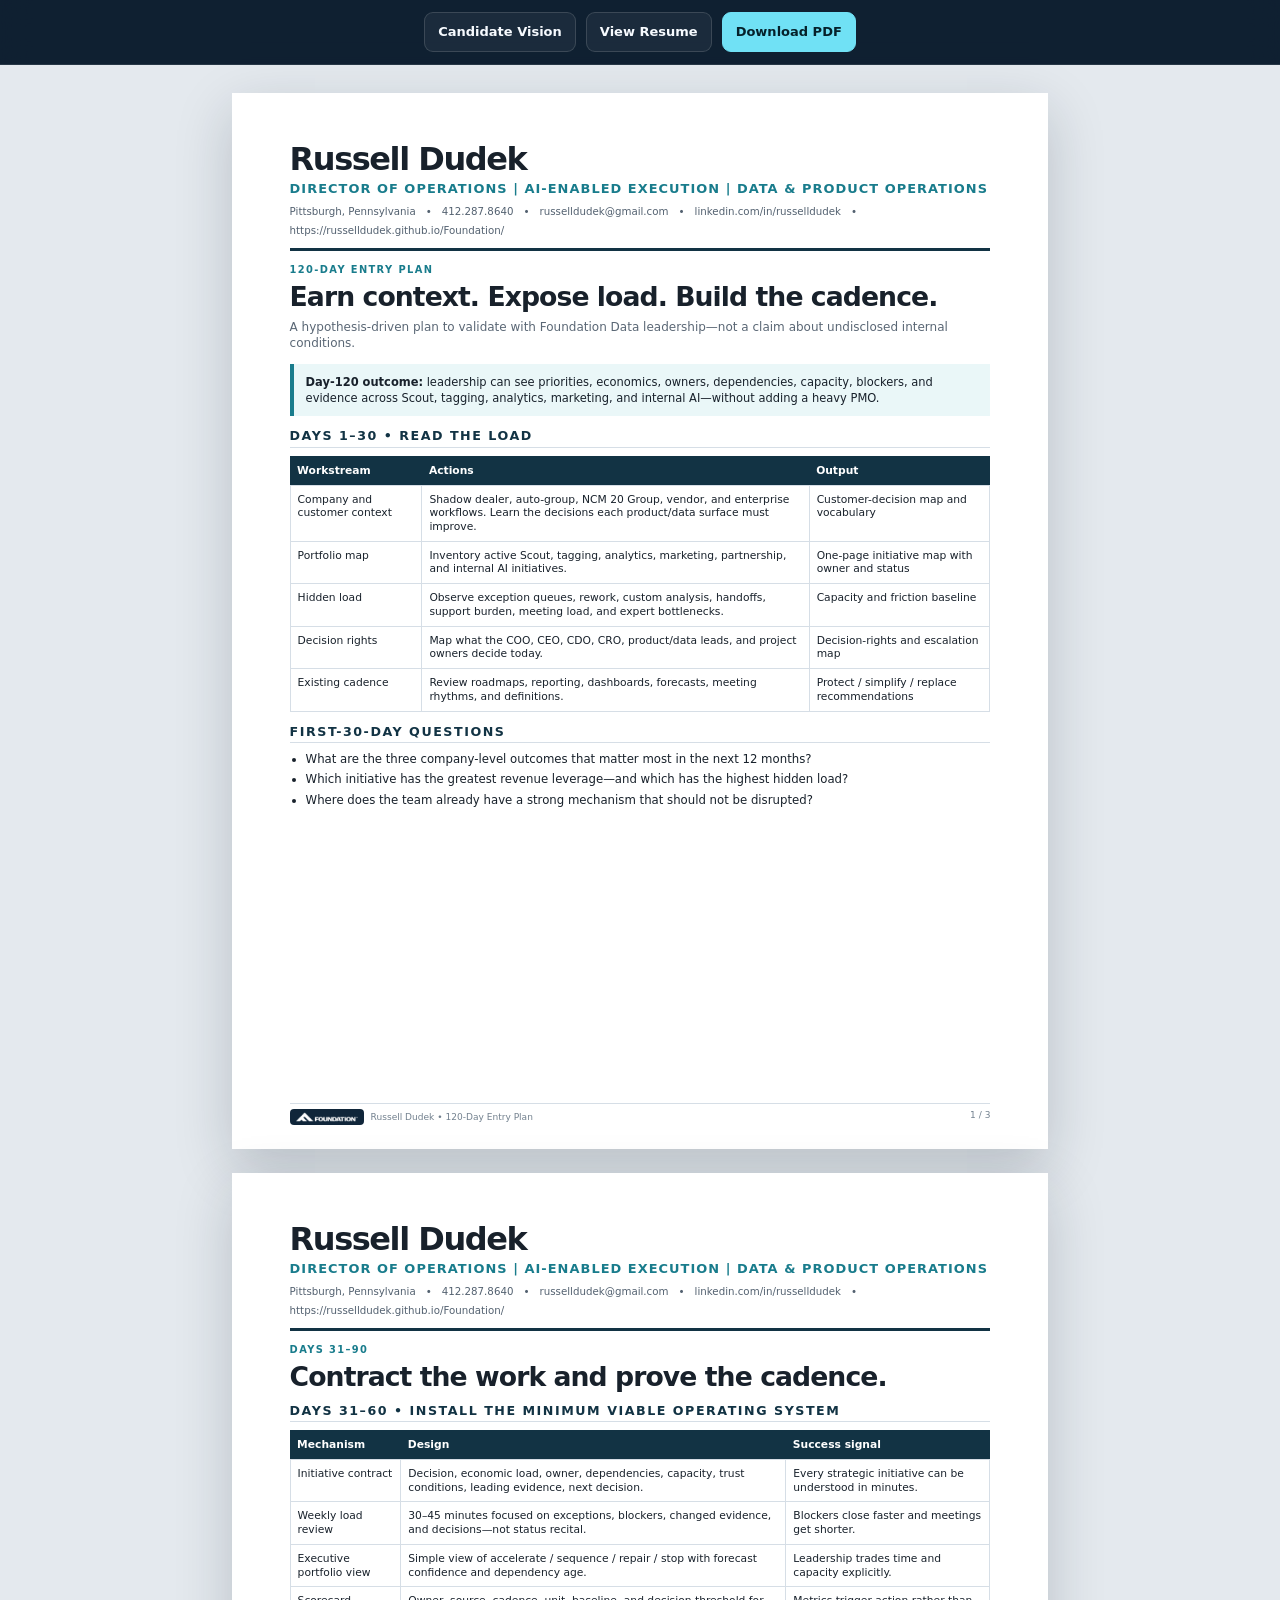
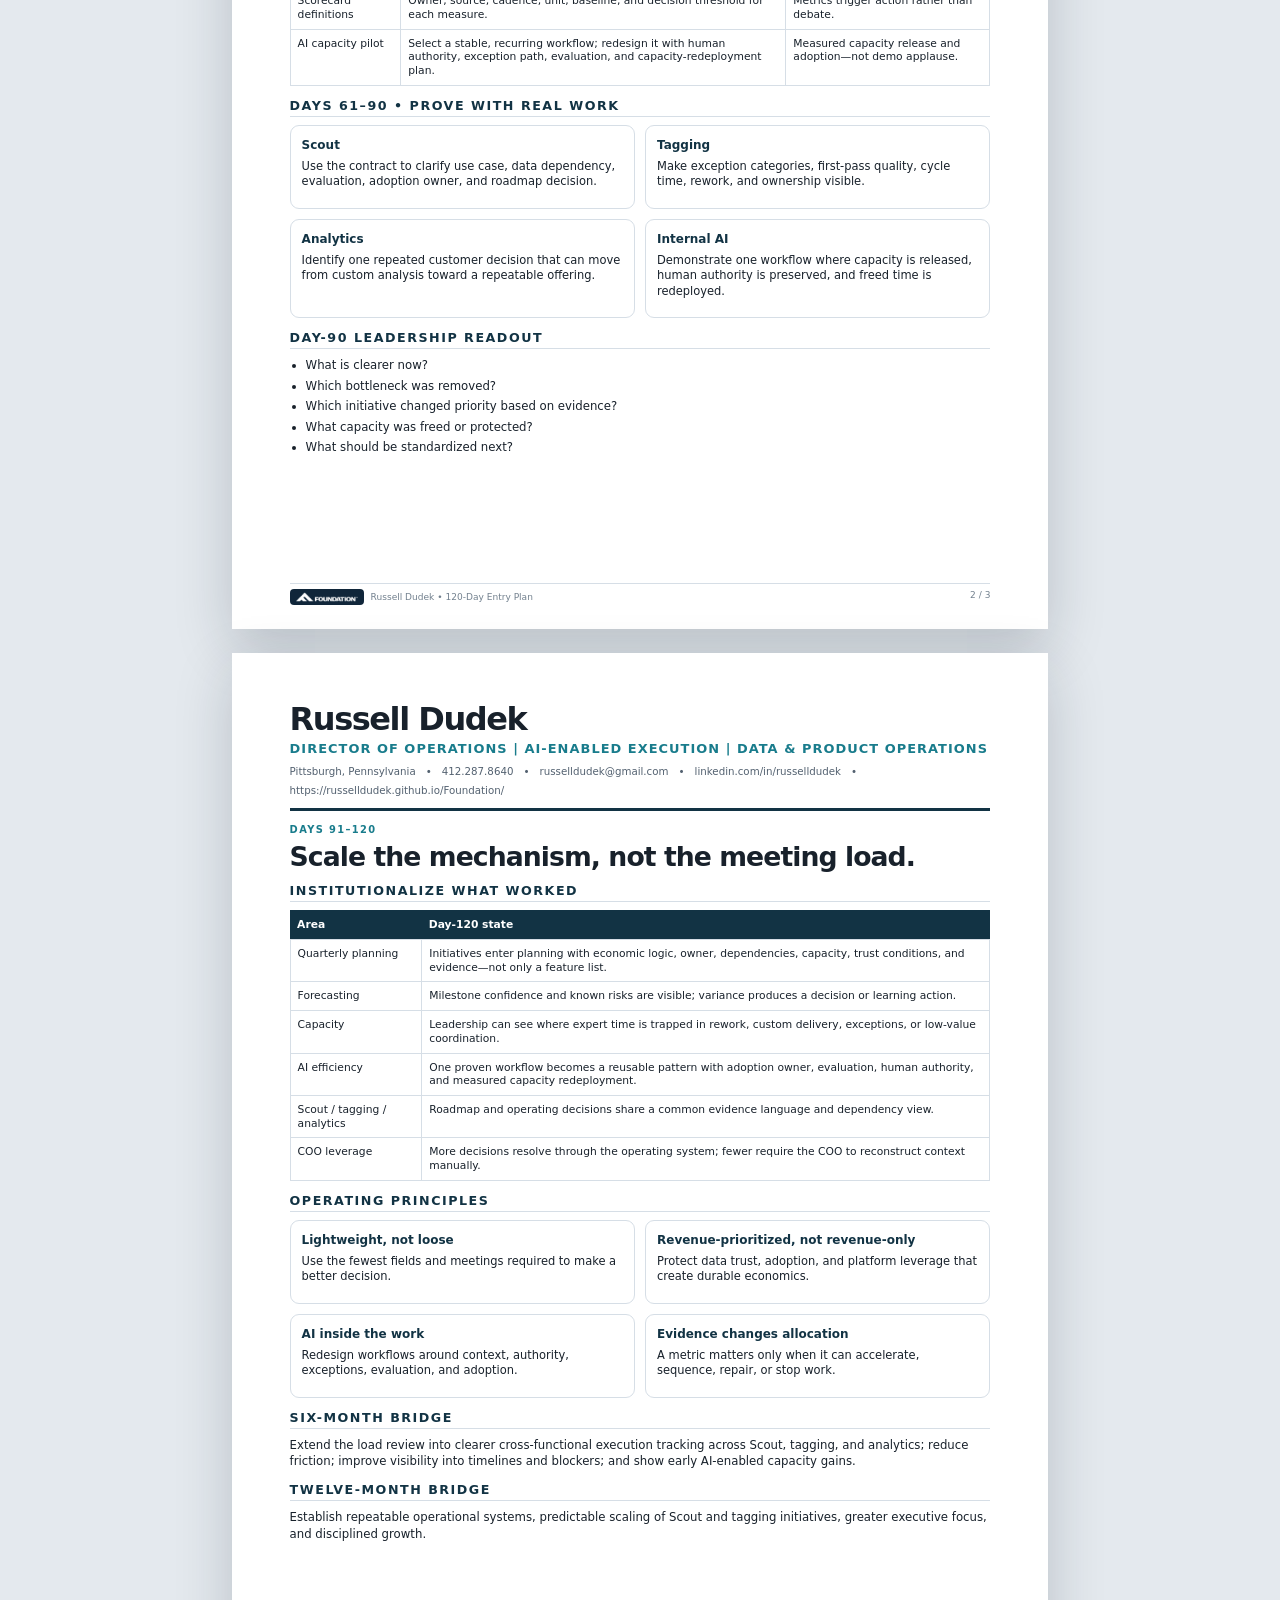
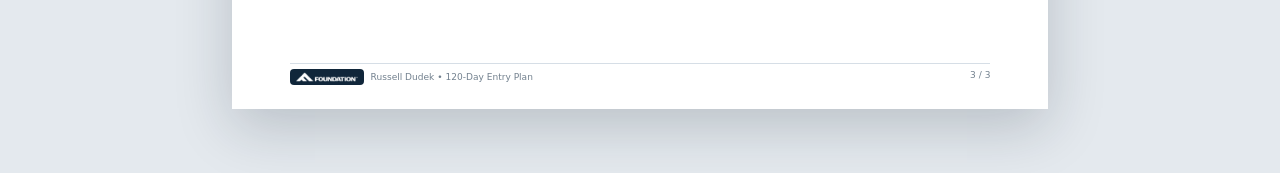
==== 120-day-plan.html @ 172fc1cb "Add complete browser-readable 120-day plan" ====
<!DOCTYPE html>

<html lang="en"><head><meta charset="utf-8"/><meta content="width=device-width,initial-scale=1" name="viewport"/><title>Foundation Data 120-Day Plan</title><link href="documents.css" rel="stylesheet"/><meta content="Complete browser-readable Foundation Data 120-Day Plan with a native PDF download." name="description"/></head><body class="doc-body plan-doc"><nav aria-label="Document actions" class="doc-toolbar"><a href="index.html">Candidate Vision</a><a href="resume.html">View Resume</a><a class="primary" download="Russell-Dudek-Foundation-Data-120-Day-Plan.pdf" href="docs/Russell-Dudek-Foundation-Data-120-Day-Plan.pdf">Download PDF</a></nav><main class="doc-stack"><section class="sheet"><header class="doc-header"><div class="doc-name">Russell Dudek</div><div class="doc-role">Director of Operations | AI-Enabled Execution | Data &amp; Product Operations</div><div class="contact-line"><span>Pittsburgh, Pennsylvania</span><span>•</span><a href="tel:+14122878640">412.287.8640</a><span>•</span><a href="mailto:russelldudek@gmail.com">russelldudek@gmail.com</a><span>•</span><a href="https://www.linkedin.com/in/russelldudek">linkedin.com/in/russelldudek</a><span>•</span><a href="https://russelldudek.github.io/Foundation/">https://russelldudek.github.io/Foundation/</a></div></header><div class="doc-kicker">120-Day Entry Plan</div><div class="doc-title">Earn context. Expose load. Build the cadence.</div><div class="doc-subtitle">A hypothesis-driven plan to validate with Foundation Data leadership—not a claim about undisclosed internal conditions.</div><div class="callout"><b>Day-120 outcome:</b> leadership can see priorities, economics, owners, dependencies, capacity, blockers, and evidence across Scout, tagging, analytics, marketing, and internal AI—without adding a heavy PMO.</div><div class="doc-section"><h2>Days 1–30 • Read the Load</h2><table class="table"><tr><th>Workstream</th><th>Actions</th><th>Output</th></tr><tr><td>Company and customer context</td><td>Shadow dealer, auto-group, NCM 20 Group, vendor, and enterprise workflows. Learn the decisions each product/data surface must improve.</td><td>Customer-decision map and vocabulary</td></tr><tr><td>Portfolio map</td><td>Inventory active Scout, tagging, analytics, marketing, partnership, and internal AI initiatives.</td><td>One-page initiative map with owner and status</td></tr><tr><td>Hidden load</td><td>Observe exception queues, rework, custom analysis, handoffs, support burden, meeting load, and expert bottlenecks.</td><td>Capacity and friction baseline</td></tr><tr><td>Decision rights</td><td>Map what the COO, CEO, CDO, CRO, product/data leads, and project owners decide today.</td><td>Decision-rights and escalation map</td></tr><tr><td>Existing cadence</td><td>Review roadmaps, reporting, dashboards, forecasts, meeting rhythms, and definitions.</td><td>Protect / simplify / replace recommendations</td></tr></table></div><div class="doc-section"><h2>First-30-Day Questions</h2><ul><li>What are the three company-level outcomes that matter most in the next 12 months?</li><li>Which initiative has the greatest revenue leverage—and which has the highest hidden load?</li><li>Where does the team already have a strong mechanism that should not be disrupted?</li></ul></div><div class="page-footer"><span class="footer-brand"><span class="footer-logo-chip"><img alt="Foundation Data" src="assets/brand/foundation-data-logo-white-trimmed.webp"/></span><span>Russell Dudek • 120-Day Entry Plan</span></span><span>1 / 3</span></div></section><section class="sheet"><header class="doc-header"><div class="doc-name">Russell Dudek</div><div class="doc-role">Director of Operations | AI-Enabled Execution | Data &amp; Product Operations</div><div class="contact-line"><span>Pittsburgh, Pennsylvania</span><span>•</span><a href="tel:+14122878640">412.287.8640</a><span>•</span><a href="mailto:russelldudek@gmail.com">russelldudek@gmail.com</a><span>•</span><a href="https://www.linkedin.com/in/russelldudek">linkedin.com/in/russelldudek</a><span>•</span><a href="https://russelldudek.github.io/Foundation/">https://russelldudek.github.io/Foundation/</a></div></header><div class="doc-kicker">Days 31–90</div><div class="doc-title">Contract the work and prove the cadence.</div><div class="doc-section"><h2>Days 31–60 • Install the Minimum Viable Operating System</h2><table class="table"><tr><th>Mechanism</th><th>Design</th><th>Success signal</th></tr><tr><td>Initiative contract</td><td>Decision, economic load, owner, dependencies, capacity, trust conditions, leading evidence, next decision.</td><td>Every strategic initiative can be understood in minutes.</td></tr><tr><td>Weekly load review</td><td>30–45 minutes focused on exceptions, blockers, changed evidence, and decisions—not status recital.</td><td>Blockers close faster and meetings get shorter.</td></tr><tr><td>Executive portfolio view</td><td>Simple view of accelerate / sequence / repair / stop with forecast confidence and dependency age.</td><td>Leadership trades time and capacity explicitly.</td></tr><tr><td>Scorecard definitions</td><td>Owner, source, cadence, unit, baseline, and decision threshold for each measure.</td><td>Metrics trigger action rather than debate.</td></tr><tr><td>AI capacity pilot</td><td>Select a stable, recurring workflow; redesign it with human authority, exception path, evaluation, and capacity-redeployment plan.</td><td>Measured capacity release and adoption—not demo applause.</td></tr></table></div><div class="doc-section"><h2>Days 61–90 • Prove with Real Work</h2><div class="brief-grid"><div class="brief-card"><h3>Scout</h3><p>Use the contract to clarify use case, data dependency, evaluation, adoption owner, and roadmap decision.</p></div><div class="brief-card"><h3>Tagging</h3><p>Make exception categories, first-pass quality, cycle time, rework, and ownership visible.</p></div><div class="brief-card"><h3>Analytics</h3><p>Identify one repeated customer decision that can move from custom analysis toward a repeatable offering.</p></div><div class="brief-card"><h3>Internal AI</h3><p>Demonstrate one workflow where capacity is released, human authority is preserved, and freed time is redeployed.</p></div></div></div><div class="doc-section"><h2>Day-90 Leadership Readout</h2><ul><li>What is clearer now?</li><li>Which bottleneck was removed?</li><li>Which initiative changed priority based on evidence?</li><li>What capacity was freed or protected?</li><li>What should be standardized next?</li></ul></div><div class="page-footer"><span class="footer-brand"><span class="footer-logo-chip"><img alt="Foundation Data" src="assets/brand/foundation-data-logo-white-trimmed.webp"/></span><span>Russell Dudek • 120-Day Entry Plan</span></span><span>2 / 3</span></div></section><section class="sheet"><header class="doc-header"><div class="doc-name">Russell Dudek</div><div class="doc-role">Director of Operations | AI-Enabled Execution | Data &amp; Product Operations</div><div class="contact-line"><span>Pittsburgh, Pennsylvania</span><span>•</span><a href="tel:+14122878640">412.287.8640</a><span>•</span><a href="mailto:russelldudek@gmail.com">russelldudek@gmail.com</a><span>•</span><a href="https://www.linkedin.com/in/russelldudek">linkedin.com/in/russelldudek</a><span>•</span><a href="https://russelldudek.github.io/Foundation/">https://russelldudek.github.io/Foundation/</a></div></header><div class="doc-kicker">Days 91–120</div><div class="doc-title">Scale the mechanism, not the meeting load.</div><div class="doc-section"><h2>Institutionalize What Worked</h2><table class="table"><tr><th>Area</th><th>Day-120 state</th></tr><tr><td>Quarterly planning</td><td>Initiatives enter planning with economic logic, owner, dependencies, capacity, trust conditions, and evidence—not only a feature list.</td></tr><tr><td>Forecasting</td><td>Milestone confidence and known risks are visible; variance produces a decision or learning action.</td></tr><tr><td>Capacity</td><td>Leadership can see where expert time is trapped in rework, custom delivery, exceptions, or low-value coordination.</td></tr><tr><td>AI efficiency</td><td>One proven workflow becomes a reusable pattern with adoption owner, evaluation, human authority, and measured capacity redeployment.</td></tr><tr><td>Scout / tagging / analytics</td><td>Roadmap and operating decisions share a common evidence language and dependency view.</td></tr><tr><td>COO leverage</td><td>More decisions resolve through the operating system; fewer require the COO to reconstruct context manually.</td></tr></table></div><div class="doc-section"><h2>Operating Principles</h2><div class="brief-grid"><div class="brief-card"><h3>Lightweight, not loose</h3><p>Use the fewest fields and meetings required to make a better decision.</p></div><div class="brief-card"><h3>Revenue-prioritized, not revenue-only</h3><p>Protect data trust, adoption, and platform leverage that create durable economics.</p></div><div class="brief-card"><h3>AI inside the work</h3><p>Redesign workflows around context, authority, exceptions, evaluation, and adoption.</p></div><div class="brief-card"><h3>Evidence changes allocation</h3><p>A metric matters only when it can accelerate, sequence, repair, or stop work.</p></div></div></div><div class="doc-section"><h2>Six-Month Bridge</h2><p>Extend the load review into clearer cross-functional execution tracking across Scout, tagging, and analytics; reduce friction; improve visibility into timelines and blockers; and show early AI-enabled capacity gains.</p></div><div class="doc-section"><h2>Twelve-Month Bridge</h2><p>Establish repeatable operational systems, predictable scaling of Scout and tagging initiatives, greater executive focus, and disciplined growth.</p></div><div class="page-footer"><span class="footer-brand"><span class="footer-logo-chip"><img alt="Foundation Data" src="assets/brand/foundation-data-logo-white-trimmed.webp"/></span><span>Russell Dudek • 120-Day Entry Plan</span></span><span>3 / 3</span></div></section></main></body></html>
---- documents.css ----
:root{--ink:#18212b;--muted:#586879;--line:#d6dee6;--nav:#071729;--cyan:#70e1f5;--teal:#197c8c;--paper:#fff;--canvas:#e4e9ee}*{box-sizing:border-box}html{background:var(--canvas)}body{margin:0;font-family:Aptos,"Segoe UI",system-ui,-apple-system,sans-serif;color:var(--ink);background:var(--canvas);line-height:1.4}a{color:inherit}.doc-toolbar{position:sticky;top:0;z-index:20;display:flex;justify-content:center;gap:10px;flex-wrap:wrap;padding:12px 16px;background:rgba(7,23,41,.96);backdrop-filter:blur(14px);border-bottom:1px solid rgba(255,255,255,.1)}.doc-toolbar a{display:inline-flex;align-items:center;justify-content:center;min-height:40px;padding:8px 13px;border:1px solid rgba(255,255,255,.14);border-radius:9px;color:#f7fbff;text-decoration:none;font-size:13px;font-weight:750;background:rgba(255,255,255,.05)}.doc-toolbar a:hover,.doc-toolbar a:focus-visible{background:rgba(112,225,245,.14);border-color:rgba(112,225,245,.55);outline:none}.doc-toolbar a.primary{background:var(--cyan);border-color:var(--cyan);color:#05212a;font-weight:900}.doc-stack{display:grid;gap:24px;justify-content:center;padding:28px 14px 64px}.sheet{position:relative;width:8.5in;min-height:11in;padding:.52in .6in .48in;background:var(--paper);box-shadow:0 18px 54px rgba(17,30,44,.2);overflow:hidden}.doc-header{padding-bottom:10px;margin-bottom:12px;border-bottom:3px solid #123344}.doc-name{font-size:24pt;line-height:1;font-weight:850;letter-spacing:-.045em}.doc-role{margin-top:5px;color:var(--teal);font-size:9.7pt;font-weight:850;letter-spacing:.08em;text-transform:uppercase}.contact-line{display:flex;flex-wrap:wrap;gap:5px 10px;margin-top:6px;color:#536170;font-size:7.7pt}.contact-line a{text-decoration:none}.doc-kicker{color:var(--teal);font-size:7.4pt;font-weight:850;letter-spacing:.14em;text-transform:uppercase}.doc-title{margin:6px 0 8px;font-size:20pt;line-height:1.05;font-weight:850;letter-spacing:-.035em}.doc-subtitle{margin-bottom:12px;color:#5a6775;font-size:9pt}.doc-section{margin-top:13px}.doc-section h2{margin:0 0 8px;padding-bottom:4px;border-bottom:1px solid var(--line);color:#123344;font-size:9.5pt;line-height:1.05;letter-spacing:.12em;text-transform:uppercase}.doc-section p,.doc-section li{font-size:8.8pt;line-height:1.4}.doc-section p{margin:0 0 7px}.doc-section ul{margin:0;padding-left:16px}.doc-section li{margin-bottom:4px}.resume-grid{display:grid;grid-template-columns:.95fr 2.05fr;gap:18px}.sidebar{padding:14px;border-radius:10px;background:#f1f5f7}.sidebar .doc-section:first-child{margin-top:0}.experience{margin-bottom:13px}.experience-head{display:flex;justify-content:space-between;gap:12px;align-items:baseline}.experience h3{margin:0;font-size:10.1pt}.experience .dates{white-space:nowrap;color:#697787;font-size:8pt}.experience .title{margin:2px 0 5px;color:var(--teal);font-size:8.7pt;font-weight:750}.capability-list{display:grid;grid-template-columns:repeat(2,1fr);gap:6px}.capability{padding:6px 7px;border:1px solid var(--line);border-radius:6px;font-size:8pt;font-weight:750}.letter-meta{margin:14px 0 18px;color:#596675;font-size:9.2pt;line-height:1.3}.letter-body p{margin:0 0 10px;font-size:9.55pt;line-height:1.44}.signature{margin-top:16px!important}.brief-grid{display:grid;grid-template-columns:repeat(2,1fr);gap:10px}.brief-card{padding:11px;border:1px solid var(--line);border-radius:9px;break-inside:avoid}.brief-card h3{margin:0 0 5px;color:#123344;font-size:9pt}.brief-card p,.brief-card li{font-size:8.6pt;line-height:1.35}.brief-card ul{margin:0;padding-left:15px}.table{width:100%;border-collapse:collapse;font-size:8.05pt}.table th{padding:7px;background:#123344;color:#fff;text-align:left}.table td{padding:7px;border:1px solid var(--line);vertical-align:top;line-height:1.28}.callout{margin:10px 0;padding:10px 12px;border-left:4px solid var(--teal);background:#eaf7f8;font-size:8.6pt}.review-template{margin-bottom:8px;padding:9px;border:1px solid #ccd6de;border-radius:8px}.review-template h3{margin:0 0 5px;color:#123344;font-size:8.8pt}.review-template p{margin:0;font-size:8.15pt}.relevance-grid{display:grid;grid-template-columns:repeat(2,1fr);gap:7px}.relevance-item{padding:8px;border:1px solid var(--line);border-radius:7px}.relevance-item b{color:var(--teal);font-size:8.3pt}.relevance-item p{margin:3px 0 0!important;font-size:8.25pt!important}.page-footer{position:absolute;right:.6in;bottom:.25in;left:.6in;display:flex;justify-content:space-between;gap:12px;padding-top:5px;border-top:1px solid var(--line);color:#72808e;font-size:6.8pt}.footer-brand{display:flex;align-items:center;gap:7px}.footer-logo-chip{display:inline-flex;align-items:center;padding:3px 6px;border-radius:4px;background:#10263a}.footer-logo-chip img{display:block;width:62px;height:auto}.agenda-continuation{margin-top:16px}.resume-relevance{margin-top:14px}@media(max-width:900px){.doc-stack{display:block}.doc-stack .sheet{margin:0 auto 20px}.sheet{width:min(100%,8.5in);min-height:auto;overflow:visible}}@media(max-width:620px){.doc-toolbar{justify-content:stretch}.doc-toolbar a{flex:1 1 auto}.sheet{padding:28px 21px 42px}.resume-grid,.brief-grid,.relevance-grid{grid-template-columns:1fr}.contact-line{display:block}.contact-line a,.contact-line span{overflow-wrap:anywhere}.experience-head{align-items:flex-start}.page-footer{position:static;margin-top:20px}.table{font-size:8.7pt}.table thead{display:none}.table tr{display:block;margin-bottom:10px;border:1px solid var(--line);border-radius:8px;overflow:hidden}.table td{display:grid;grid-template-columns:minmax(95px,.42fr) 1fr;border:0;border-bottom:1px solid var(--line)}.table td:last-child{border-bottom:0}.table td[data-label]:before{content:attr(data-label);font-weight:800;color:#123344}.doc-name{font-size:21pt}.doc-title{font-size:18pt}}@media(prefers-reduced-motion:reduce){*{scroll-behavior:auto!important;transition:none!important}}@media print{@page{size:Letter;margin:0}html,body{background:#fff}.doc-toolbar{display:none!important}.doc-stack{display:block;padding:0}.sheet{width:8.5in;height:11in;min-height:11in;margin:0;padding:.5in .58in .48in;box-shadow:none;page-break-after:always;overflow:hidden}.sheet:last-child{page-break-after:auto}a{text-decoration:none}.page-footer{position:absolute}.resume-grid{grid-template-columns:.95fr 2.05fr}.brief-grid{grid-template-columns:repeat(2,1fr)}}
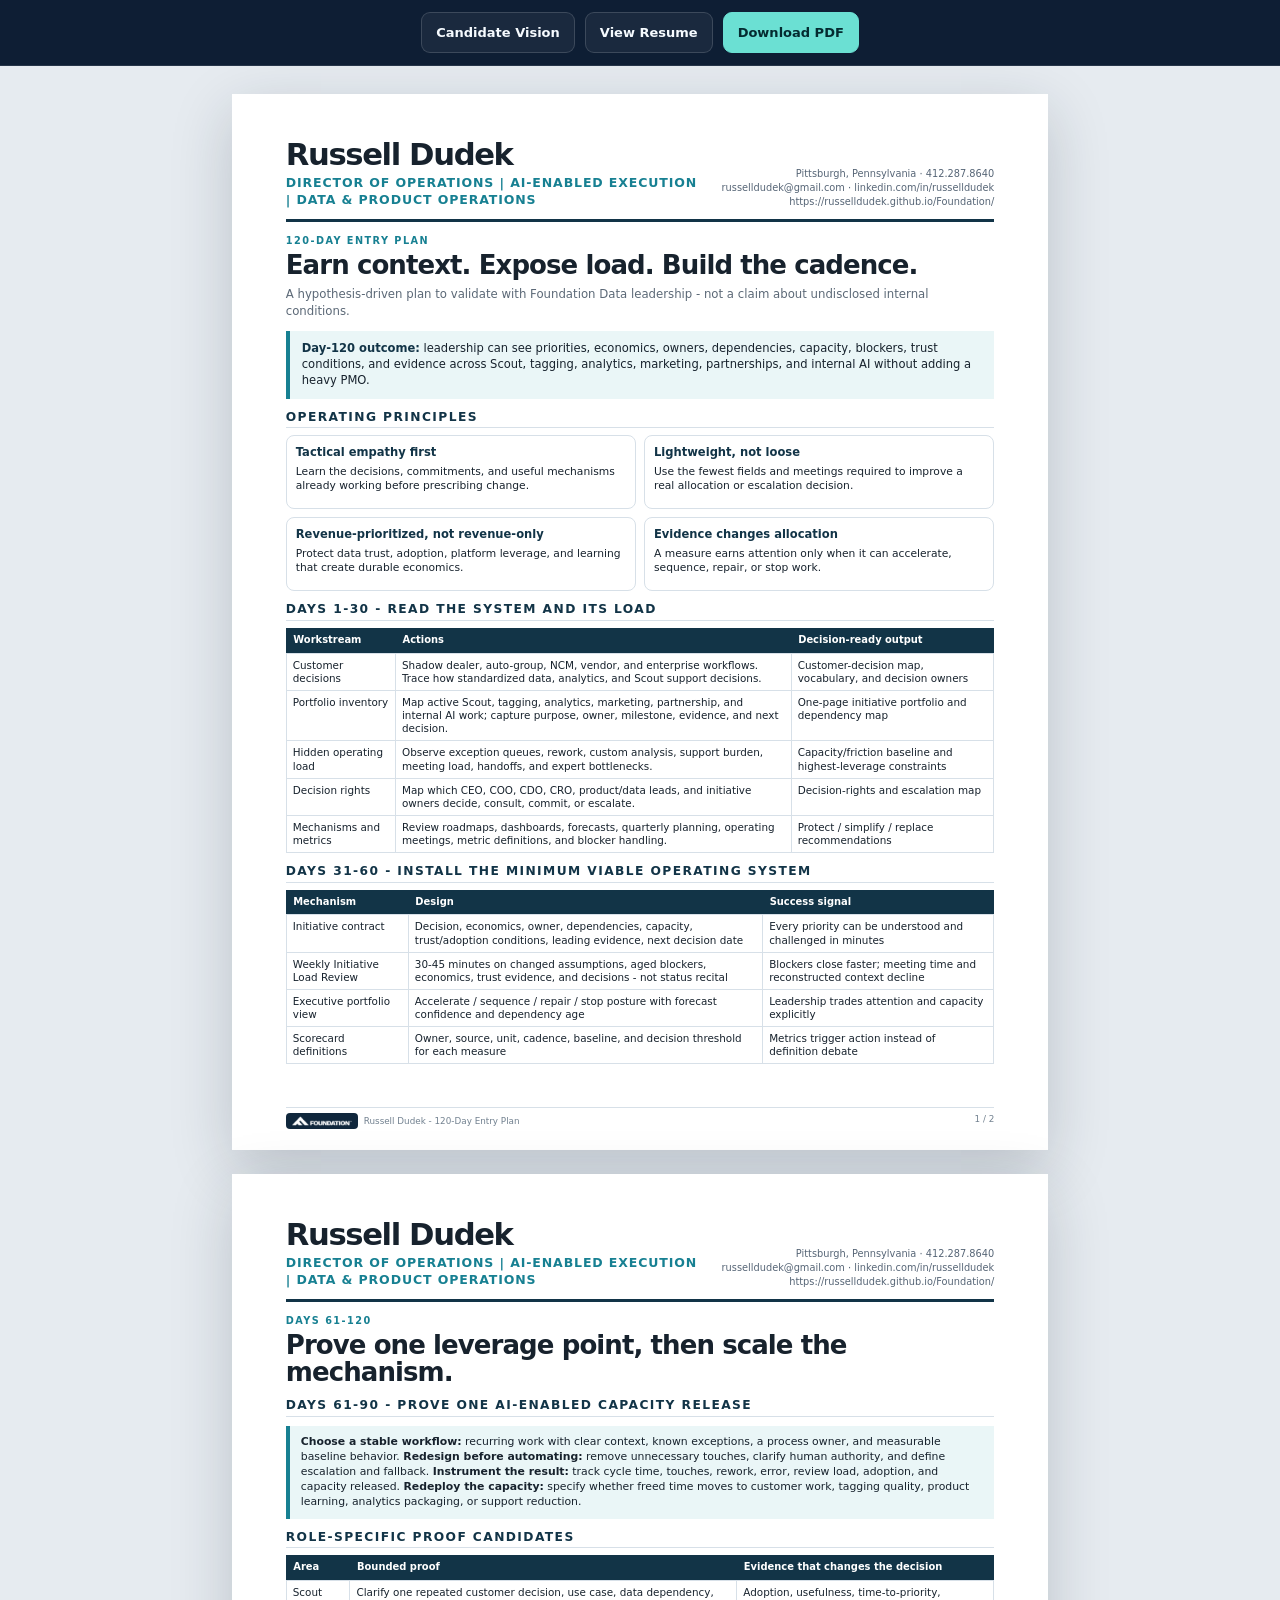
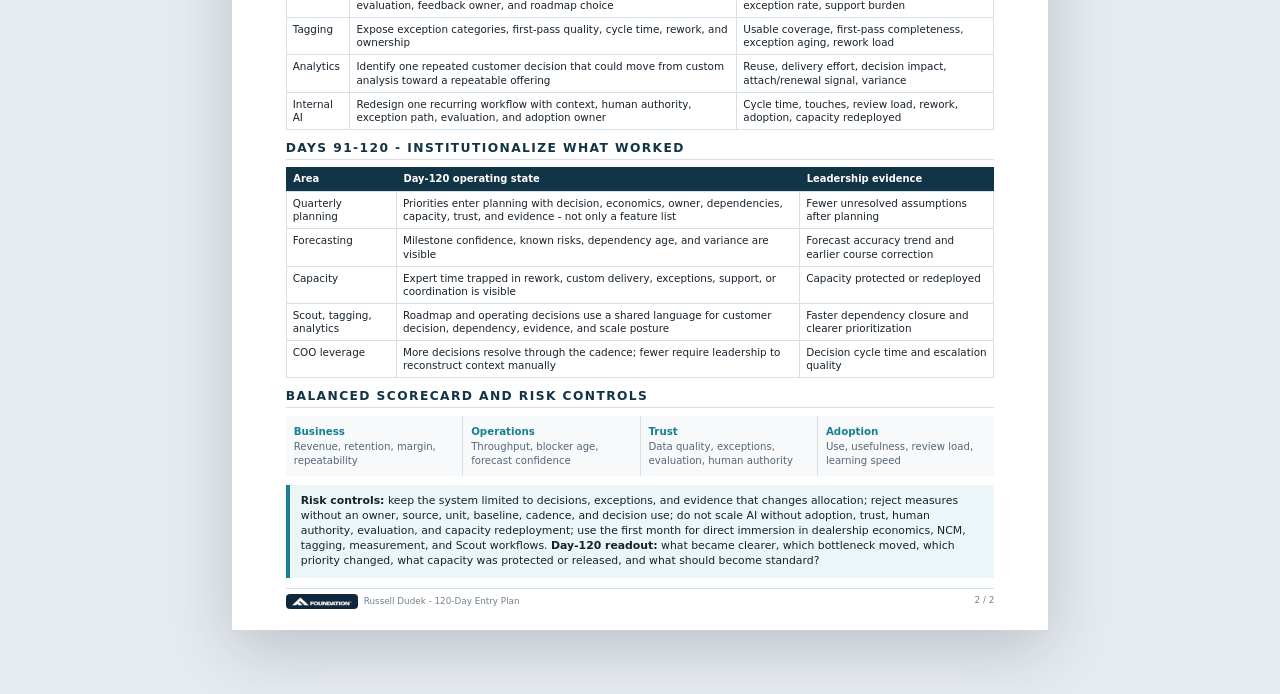
==== commit f1667ef7: "Publish complete Foundation Data candidate campaign" ====
--- a/120-day-plan.html
+++ b/120-day-plan.html
@@ -1,3 +1,38 @@
-<!DOCTYPE html>
-
-<html lang="en"><head><meta charset="utf-8"/><meta content="width=device-width,initial-scale=1" name="viewport"/><title>Foundation Data 120-Day Plan</title><link href="documents.css" rel="stylesheet"/><meta content="Complete browser-readable Foundation Data 120-Day Plan with a native PDF download." name="description"/></head><body class="doc-body plan-doc"><nav aria-label="Document actions" class="doc-toolbar"><a href="index.html">Candidate Vision</a><a href="resume.html">View Resume</a><a class="primary" download="Russell-Dudek-Foundation-Data-120-Day-Plan.pdf" href="docs/Russell-Dudek-Foundation-Data-120-Day-Plan.pdf">Download PDF</a></nav><main class="doc-stack"><section class="sheet"><header class="doc-header"><div class="doc-name">Russell Dudek</div><div class="doc-role">Director of Operations | AI-Enabled Execution | Data &amp; Product Operations</div><div class="contact-line"><span>Pittsburgh, Pennsylvania</span><span>•</span><a href="tel:+14122878640">412.287.8640</a><span>•</span><a href="mailto:russelldudek@gmail.com">russelldudek@gmail.com</a><span>•</span><a href="https://www.linkedin.com/in/russelldudek">linkedin.com/in/russelldudek</a><span>•</span><a href="https://russelldudek.github.io/Foundation/">https://russelldudek.github.io/Foundation/</a></div></header><div class="doc-kicker">120-Day Entry Plan</div><div class="doc-title">Earn context. Expose load. Build the cadence.</div><div class="doc-subtitle">A hypothesis-driven plan to validate with Foundation Data leadership—not a claim about undisclosed internal conditions.</div><div class="callout"><b>Day-120 outcome:</b> leadership can see priorities, economics, owners, dependencies, capacity, blockers, and evidence across Scout, tagging, analytics, marketing, and internal AI—without adding a heavy PMO.</div><div class="doc-section"><h2>Days 1–30 • Read the Load</h2><table class="table"><tr><th>Workstream</th><th>Actions</th><th>Output</th></tr><tr><td>Company and customer context</td><td>Shadow dealer, auto-group, NCM 20 Group, vendor, and enterprise workflows. Learn the decisions each product/data surface must improve.</td><td>Customer-decision map and vocabulary</td></tr><tr><td>Portfolio map</td><td>Inventory active Scout, tagging, analytics, marketing, partnership, and internal AI initiatives.</td><td>One-page initiative map with owner and status</td></tr><tr><td>Hidden load</td><td>Observe exception queues, rework, custom analysis, handoffs, support burden, meeting load, and expert bottlenecks.</td><td>Capacity and friction baseline</td></tr><tr><td>Decision rights</td><td>Map what the COO, CEO, CDO, CRO, product/data leads, and project owners decide today.</td><td>Decision-rights and escalation map</td></tr><tr><td>Existing cadence</td><td>Review roadmaps, reporting, dashboards, forecasts, meeting rhythms, and definitions.</td><td>Protect / simplify / replace recommendations</td></tr></table></div><div class="doc-section"><h2>First-30-Day Questions</h2><ul><li>What are the three company-level outcomes that matter most in the next 12 months?</li><li>Which initiative has the greatest revenue leverage—and which has the highest hidden load?</li><li>Where does the team already have a strong mechanism that should not be disrupted?</li></ul></div><div class="page-footer"><span class="footer-brand"><span class="footer-logo-chip"><img alt="Foundation Data" src="assets/brand/foundation-data-logo-white-trimmed.webp"/></span><span>Russell Dudek • 120-Day Entry Plan</span></span><span>1 / 3</span></div></section><section class="sheet"><header class="doc-header"><div class="doc-name">Russell Dudek</div><div class="doc-role">Director of Operations | AI-Enabled Execution | Data &amp; Product Operations</div><div class="contact-line"><span>Pittsburgh, Pennsylvania</span><span>•</span><a href="tel:+14122878640">412.287.8640</a><span>•</span><a href="mailto:russelldudek@gmail.com">russelldudek@gmail.com</a><span>•</span><a href="https://www.linkedin.com/in/russelldudek">linkedin.com/in/russelldudek</a><span>•</span><a href="https://russelldudek.github.io/Foundation/">https://russelldudek.github.io/Foundation/</a></div></header><div class="doc-kicker">Days 31–90</div><div class="doc-title">Contract the work and prove the cadence.</div><div class="doc-section"><h2>Days 31–60 • Install the Minimum Viable Operating System</h2><table class="table"><tr><th>Mechanism</th><th>Design</th><th>Success signal</th></tr><tr><td>Initiative contract</td><td>Decision, economic load, owner, dependencies, capacity, trust conditions, leading evidence, next decision.</td><td>Every strategic initiative can be understood in minutes.</td></tr><tr><td>Weekly load review</td><td>30–45 minutes focused on exceptions, blockers, changed evidence, and decisions—not status recital.</td><td>Blockers close faster and meetings get shorter.</td></tr><tr><td>Executive portfolio view</td><td>Simple view of accelerate / sequence / repair / stop with forecast confidence and dependency age.</td><td>Leadership trades time and capacity explicitly.</td></tr><tr><td>Scorecard definitions</td><td>Owner, source, cadence, unit, baseline, and decision threshold for each measure.</td><td>Metrics trigger action rather than debate.</td></tr><tr><td>AI capacity pilot</td><td>Select a stable, recurring workflow; redesign it with human authority, exception path, evaluation, and capacity-redeployment plan.</td><td>Measured capacity release and adoption—not demo applause.</td></tr></table></div><div class="doc-section"><h2>Days 61–90 • Prove with Real Work</h2><div class="brief-grid"><div class="brief-card"><h3>Scout</h3><p>Use the contract to clarify use case, data dependency, evaluation, adoption owner, and roadmap decision.</p></div><div class="brief-card"><h3>Tagging</h3><p>Make exception categories, first-pass quality, cycle time, rework, and ownership visible.</p></div><div class="brief-card"><h3>Analytics</h3><p>Identify one repeated customer decision that can move from custom analysis toward a repeatable offering.</p></div><div class="brief-card"><h3>Internal AI</h3><p>Demonstrate one workflow where capacity is released, human authority is preserved, and freed time is redeployed.</p></div></div></div><div class="doc-section"><h2>Day-90 Leadership Readout</h2><ul><li>What is clearer now?</li><li>Which bottleneck was removed?</li><li>Which initiative changed priority based on evidence?</li><li>What capacity was freed or protected?</li><li>What should be standardized next?</li></ul></div><div class="page-footer"><span class="footer-brand"><span class="footer-logo-chip"><img alt="Foundation Data" src="assets/brand/foundation-data-logo-white-trimmed.webp"/></span><span>Russell Dudek • 120-Day Entry Plan</span></span><span>2 / 3</span></div></section><section class="sheet"><header class="doc-header"><div class="doc-name">Russell Dudek</div><div class="doc-role">Director of Operations | AI-Enabled Execution | Data &amp; Product Operations</div><div class="contact-line"><span>Pittsburgh, Pennsylvania</span><span>•</span><a href="tel:+14122878640">412.287.8640</a><span>•</span><a href="mailto:russelldudek@gmail.com">russelldudek@gmail.com</a><span>•</span><a href="https://www.linkedin.com/in/russelldudek">linkedin.com/in/russelldudek</a><span>•</span><a href="https://russelldudek.github.io/Foundation/">https://russelldudek.github.io/Foundation/</a></div></header><div class="doc-kicker">Days 91–120</div><div class="doc-title">Scale the mechanism, not the meeting load.</div><div class="doc-section"><h2>Institutionalize What Worked</h2><table class="table"><tr><th>Area</th><th>Day-120 state</th></tr><tr><td>Quarterly planning</td><td>Initiatives enter planning with economic logic, owner, dependencies, capacity, trust conditions, and evidence—not only a feature list.</td></tr><tr><td>Forecasting</td><td>Milestone confidence and known risks are visible; variance produces a decision or learning action.</td></tr><tr><td>Capacity</td><td>Leadership can see where expert time is trapped in rework, custom delivery, exceptions, or low-value coordination.</td></tr><tr><td>AI efficiency</td><td>One proven workflow becomes a reusable pattern with adoption owner, evaluation, human authority, and measured capacity redeployment.</td></tr><tr><td>Scout / tagging / analytics</td><td>Roadmap and operating decisions share a common evidence language and dependency view.</td></tr><tr><td>COO leverage</td><td>More decisions resolve through the operating system; fewer require the COO to reconstruct context manually.</td></tr></table></div><div class="doc-section"><h2>Operating Principles</h2><div class="brief-grid"><div class="brief-card"><h3>Lightweight, not loose</h3><p>Use the fewest fields and meetings required to make a better decision.</p></div><div class="brief-card"><h3>Revenue-prioritized, not revenue-only</h3><p>Protect data trust, adoption, and platform leverage that create durable economics.</p></div><div class="brief-card"><h3>AI inside the work</h3><p>Redesign workflows around context, authority, exceptions, evaluation, and adoption.</p></div><div class="brief-card"><h3>Evidence changes allocation</h3><p>A metric matters only when it can accelerate, sequence, repair, or stop work.</p></div></div></div><div class="doc-section"><h2>Six-Month Bridge</h2><p>Extend the load review into clearer cross-functional execution tracking across Scout, tagging, and analytics; reduce friction; improve visibility into timelines and blockers; and show early AI-enabled capacity gains.</p></div><div class="doc-section"><h2>Twelve-Month Bridge</h2><p>Establish repeatable operational systems, predictable scaling of Scout and tagging initiatives, greater executive focus, and disciplined growth.</p></div><div class="page-footer"><span class="footer-brand"><span class="footer-logo-chip"><img alt="Foundation Data" src="assets/brand/foundation-data-logo-white-trimmed.webp"/></span><span>Russell Dudek • 120-Day Entry Plan</span></span><span>3 / 3</span></div></section></main></body></html>+<!doctype html><html lang="en"><head><meta charset="utf-8"><meta name="viewport" content="width=device-width,initial-scale=1"><title>Foundation Data 120-Day Plan</title><meta name="description" content="Complete two-page browser-readable 120-day entry plan for Foundation Data Director of Operations."><link rel="stylesheet" href="documents.css"></head><body class="doc-body plan-doc"><nav class="doc-toolbar" aria-label="Document actions"><a href="index.html">Candidate Vision</a><a href="resume.html">View Resume</a><a class="primary" href="docs/Russell-Dudek-Foundation-Data-120-Day-Plan.pdf" download="Russell-Dudek-Foundation-Data-120-Day-Plan.pdf">Download PDF</a></nav><main class="doc-stack"><section class="print-page"><header class="doc-header"><div><div class="doc-name">Russell Dudek</div><div class="doc-role">Director of Operations | AI-Enabled Execution | Data &amp; Product Operations</div></div><div class="doc-contact">Pittsburgh, Pennsylvania &middot; <a href="tel:+14122878640">412.287.8640</a><br><a href="mailto:russelldudek@gmail.com">russelldudek@gmail.com</a> &middot; <a href="https://www.linkedin.com/in/russelldudek">linkedin.com/in/russelldudek</a><br><a href="https://russelldudek.github.io/Foundation/">https://russelldudek.github.io/Foundation/</a></div></header>
+<div class="doc-kicker">120-Day Entry Plan</div><h1 class="doc-title">Earn context. Expose load. Build the cadence.</h1><div class="doc-subtitle">A hypothesis-driven plan to validate with Foundation Data leadership - not a claim about undisclosed internal conditions.</div>
+<div class="summary"><strong>Day-120 outcome:</strong> leadership can see priorities, economics, owners, dependencies, capacity, blockers, trust conditions, and evidence across Scout, tagging, analytics, marketing, partnerships, and internal AI without adding a heavy PMO.</div>
+<div class="doc-section"><h2>Operating Principles</h2><div class="brief-grid">
+<div class="brief-card"><h3>Tactical empathy first</h3><p>Learn the decisions, commitments, and useful mechanisms already working before prescribing change.</p></div>
+<div class="brief-card"><h3>Lightweight, not loose</h3><p>Use the fewest fields and meetings required to improve a real allocation or escalation decision.</p></div>
+<div class="brief-card"><h3>Revenue-prioritized, not revenue-only</h3><p>Protect data trust, adoption, platform leverage, and learning that create durable economics.</p></div>
+<div class="brief-card"><h3>Evidence changes allocation</h3><p>A measure earns attention only when it can accelerate, sequence, repair, or stop work.</p></div>
+</div></div>
+<div class="doc-section"><h2>Days 1-30 - Read the System and Its Load</h2><table class="table compact"><thead><tr><th>Workstream</th><th>Actions</th><th>Decision-ready output</th></tr></thead><tbody>
+<tr><td data-label="Workstream">Customer decisions</td><td data-label="Actions">Shadow dealer, auto-group, NCM, vendor, and enterprise workflows. Trace how standardized data, analytics, and Scout support decisions.</td><td data-label="Output">Customer-decision map, vocabulary, and decision owners</td></tr>
+<tr><td data-label="Workstream">Portfolio inventory</td><td data-label="Actions">Map active Scout, tagging, analytics, marketing, partnership, and internal AI work; capture purpose, owner, milestone, evidence, and next decision.</td><td data-label="Output">One-page initiative portfolio and dependency map</td></tr>
+<tr><td data-label="Workstream">Hidden operating load</td><td data-label="Actions">Observe exception queues, rework, custom analysis, support burden, meeting load, handoffs, and expert bottlenecks.</td><td data-label="Output">Capacity/friction baseline and highest-leverage constraints</td></tr>
+<tr><td data-label="Workstream">Decision rights</td><td data-label="Actions">Map which CEO, COO, CDO, CRO, product/data leads, and initiative owners decide, consult, commit, or escalate.</td><td data-label="Output">Decision-rights and escalation map</td></tr>
+<tr><td data-label="Workstream">Mechanisms and metrics</td><td data-label="Actions">Review roadmaps, dashboards, forecasts, quarterly planning, operating meetings, metric definitions, and blocker handling.</td><td data-label="Output">Protect / simplify / replace recommendations</td></tr>
+</tbody></table></div>
+<div class="doc-section"><h2>Days 31-60 - Install the Minimum Viable Operating System</h2><table class="table compact"><thead><tr><th>Mechanism</th><th>Design</th><th>Success signal</th></tr></thead><tbody>
+<tr><td data-label="Mechanism">Initiative contract</td><td data-label="Design">Decision, economics, owner, dependencies, capacity, trust/adoption conditions, leading evidence, next decision date</td><td data-label="Success">Every priority can be understood and challenged in minutes</td></tr>
+<tr><td data-label="Mechanism">Weekly Initiative Load Review</td><td data-label="Design">30-45 minutes on changed assumptions, aged blockers, economics, trust evidence, and decisions - not status recital</td><td data-label="Success">Blockers close faster; meeting time and reconstructed context decline</td></tr>
+<tr><td data-label="Mechanism">Executive portfolio view</td><td data-label="Design">Accelerate / sequence / repair / stop posture with forecast confidence and dependency age</td><td data-label="Success">Leadership trades attention and capacity explicitly</td></tr>
+<tr><td data-label="Mechanism">Scorecard definitions</td><td data-label="Design">Owner, source, unit, cadence, baseline, and decision threshold for each measure</td><td data-label="Success">Metrics trigger action instead of definition debate</td></tr>
+</tbody></table></div>
+<div class="page-footer"><span class="footer-brand"><span class="footer-logo"><img src="assets/brand/foundation-data-logo-white-trimmed.webp" alt="Foundation Data"></span><span>Russell Dudek - 120-Day Entry Plan</span></span><span>1 / 2</span></div></section><section class="print-page"><header class="doc-header"><div><div class="doc-name">Russell Dudek</div><div class="doc-role">Director of Operations | AI-Enabled Execution | Data &amp; Product Operations</div></div><div class="doc-contact">Pittsburgh, Pennsylvania &middot; <a href="tel:+14122878640">412.287.8640</a><br><a href="mailto:russelldudek@gmail.com">russelldudek@gmail.com</a> &middot; <a href="https://www.linkedin.com/in/russelldudek">linkedin.com/in/russelldudek</a><br><a href="https://russelldudek.github.io/Foundation/">https://russelldudek.github.io/Foundation/</a></div></header>
+<div class="doc-kicker">Days 61-120</div><h2 class="doc-title">Prove one leverage point, then scale the mechanism.</h2><div class="doc-section"><h2>Days 61-90 - Prove One AI-Enabled Capacity Release</h2><div class="callout"><b>Choose a stable workflow:</b> recurring work with clear context, known exceptions, a process owner, and measurable baseline behavior. <b>Redesign before automating:</b> remove unnecessary touches, clarify human authority, and define escalation and fallback. <b>Instrument the result:</b> track cycle time, touches, rework, error, review load, adoption, and capacity released. <b>Redeploy the capacity:</b> specify whether freed time moves to customer work, tagging quality, product learning, analytics packaging, or support reduction.</div></div><div class="doc-section"><h2>Role-Specific Proof Candidates</h2><table class="table compact"><thead><tr><th>Area</th><th>Bounded proof</th><th>Evidence that changes the decision</th></tr></thead><tbody>
+<tr><td data-label="Area">Scout</td><td data-label="Proof">Clarify one repeated customer decision, use case, data dependency, evaluation, feedback owner, and roadmap choice</td><td data-label="Evidence">Adoption, usefulness, time-to-priority, exception rate, support burden</td></tr>
+<tr><td data-label="Area">Tagging</td><td data-label="Proof">Expose exception categories, first-pass quality, cycle time, rework, and ownership</td><td data-label="Evidence">Usable coverage, first-pass completeness, exception aging, rework load</td></tr>
+<tr><td data-label="Area">Analytics</td><td data-label="Proof">Identify one repeated customer decision that could move from custom analysis toward a repeatable offering</td><td data-label="Evidence">Reuse, delivery effort, decision impact, attach/renewal signal, variance</td></tr>
+<tr><td data-label="Area">Internal AI</td><td data-label="Proof">Redesign one recurring workflow with context, human authority, exception path, evaluation, and adoption owner</td><td data-label="Evidence">Cycle time, touches, review load, rework, adoption, capacity redeployed</td></tr>
+</tbody></table></div>
+<div class="doc-section"><h2>Days 91-120 - Institutionalize What Worked</h2><table class="table compact"><thead><tr><th>Area</th><th>Day-120 operating state</th><th>Leadership evidence</th></tr></thead><tbody>
+<tr><td data-label="Area">Quarterly planning</td><td data-label="State">Priorities enter planning with decision, economics, owner, dependencies, capacity, trust, and evidence - not only a feature list</td><td data-label="Evidence">Fewer unresolved assumptions after planning</td></tr>
+<tr><td data-label="Area">Forecasting</td><td data-label="State">Milestone confidence, known risks, dependency age, and variance are visible</td><td data-label="Evidence">Forecast accuracy trend and earlier course correction</td></tr>
+<tr><td data-label="Area">Capacity</td><td data-label="State">Expert time trapped in rework, custom delivery, exceptions, support, or coordination is visible</td><td data-label="Evidence">Capacity protected or redeployed</td></tr>
+<tr><td data-label="Area">Scout, tagging, analytics</td><td data-label="State">Roadmap and operating decisions use a shared language for customer decision, dependency, evidence, and scale posture</td><td data-label="Evidence">Faster dependency closure and clearer prioritization</td></tr>
+<tr><td data-label="Area">COO leverage</td><td data-label="State">More decisions resolve through the cadence; fewer require leadership to reconstruct context manually</td><td data-label="Evidence">Decision cycle time and escalation quality</td></tr>
+</tbody></table></div>
+<div class="doc-section"><h2>Balanced Scorecard and Risk Controls</h2><div class="score-strip"><div><b>Business</b><span>Revenue, retention, margin, repeatability</span></div><div><b>Operations</b><span>Throughput, blocker age, forecast confidence</span></div><div><b>Trust</b><span>Data quality, exceptions, evaluation, human authority</span></div><div><b>Adoption</b><span>Use, usefulness, review load, learning speed</span></div></div><div class="callout"><b>Risk controls:</b> keep the system limited to decisions, exceptions, and evidence that changes allocation; reject measures without an owner, source, unit, baseline, cadence, and decision use; do not scale AI without adoption, trust, human authority, evaluation, and capacity redeployment; use the first month for direct immersion in dealership economics, NCM, tagging, measurement, and Scout workflows. <b>Day-120 readout:</b> what became clearer, which bottleneck moved, which priority changed, what capacity was protected or released, and what should become standard?</div></div>
+<div class="page-footer"><span class="footer-brand"><span class="footer-logo"><img src="assets/brand/foundation-data-logo-white-trimmed.webp" alt="Foundation Data"></span><span>Russell Dudek - 120-Day Entry Plan</span></span><span>2 / 2</span></div></section></main></body></html>
--- a/documents.css
+++ b/documents.css
@@ -1 +1,2 @@
-:root{--ink:#18212b;--muted:#586879;--line:#d6dee6;--nav:#071729;--cyan:#70e1f5;--teal:#197c8c;--paper:#fff;--canvas:#e4e9ee}*{box-sizing:border-box}html{background:var(--canvas)}body{margin:0;font-family:Aptos,"Segoe UI",system-ui,-apple-system,sans-serif;color:var(--ink);background:var(--canvas);line-height:1.4}a{color:inherit}.doc-toolbar{position:sticky;top:0;z-index:20;display:flex;justify-content:center;gap:10px;flex-wrap:wrap;padding:12px 16px;background:rgba(7,23,41,.96);backdrop-filter:blur(14px);border-bottom:1px solid rgba(255,255,255,.1)}.doc-toolbar a{display:inline-flex;align-items:center;justify-content:center;min-height:40px;padding:8px 13px;border:1px solid rgba(255,255,255,.14);border-radius:9px;color:#f7fbff;text-decoration:none;font-size:13px;font-weight:750;background:rgba(255,255,255,.05)}.doc-toolbar a:hover,.doc-toolbar a:focus-visible{background:rgba(112,225,245,.14);border-color:rgba(112,225,245,.55);outline:none}.doc-toolbar a.primary{background:var(--cyan);border-color:var(--cyan);color:#05212a;font-weight:900}.doc-stack{display:grid;gap:24px;justify-content:center;padding:28px 14px 64px}.sheet{position:relative;width:8.5in;min-height:11in;padding:.52in .6in .48in;background:var(--paper);box-shadow:0 18px 54px rgba(17,30,44,.2);overflow:hidden}.doc-header{padding-bottom:10px;margin-bottom:12px;border-bottom:3px solid #123344}.doc-name{font-size:24pt;line-height:1;font-weight:850;letter-spacing:-.045em}.doc-role{margin-top:5px;color:var(--teal);font-size:9.7pt;font-weight:850;letter-spacing:.08em;text-transform:uppercase}.contact-line{display:flex;flex-wrap:wrap;gap:5px 10px;margin-top:6px;color:#536170;font-size:7.7pt}.contact-line a{text-decoration:none}.doc-kicker{color:var(--teal);font-size:7.4pt;font-weight:850;letter-spacing:.14em;text-transform:uppercase}.doc-title{margin:6px 0 8px;font-size:20pt;line-height:1.05;font-weight:850;letter-spacing:-.035em}.doc-subtitle{margin-bottom:12px;color:#5a6775;font-size:9pt}.doc-section{margin-top:13px}.doc-section h2{margin:0 0 8px;padding-bottom:4px;border-bottom:1px solid var(--line);color:#123344;font-size:9.5pt;line-height:1.05;letter-spacing:.12em;text-transform:uppercase}.doc-section p,.doc-section li{font-size:8.8pt;line-height:1.4}.doc-section p{margin:0 0 7px}.doc-section ul{margin:0;padding-left:16px}.doc-section li{margin-bottom:4px}.resume-grid{display:grid;grid-template-columns:.95fr 2.05fr;gap:18px}.sidebar{padding:14px;border-radius:10px;background:#f1f5f7}.sidebar .doc-section:first-child{margin-top:0}.experience{margin-bottom:13px}.experience-head{display:flex;justify-content:space-between;gap:12px;align-items:baseline}.experience h3{margin:0;font-size:10.1pt}.experience .dates{white-space:nowrap;color:#697787;font-size:8pt}.experience .title{margin:2px 0 5px;color:var(--teal);font-size:8.7pt;font-weight:750}.capability-list{display:grid;grid-template-columns:repeat(2,1fr);gap:6px}.capability{padding:6px 7px;border:1px solid var(--line);border-radius:6px;font-size:8pt;font-weight:750}.letter-meta{margin:14px 0 18px;color:#596675;font-size:9.2pt;line-height:1.3}.letter-body p{margin:0 0 10px;font-size:9.55pt;line-height:1.44}.signature{margin-top:16px!important}.brief-grid{display:grid;grid-template-columns:repeat(2,1fr);gap:10px}.brief-card{padding:11px;border:1px solid var(--line);border-radius:9px;break-inside:avoid}.brief-card h3{margin:0 0 5px;color:#123344;font-size:9pt}.brief-card p,.brief-card li{font-size:8.6pt;line-height:1.35}.brief-card ul{margin:0;padding-left:15px}.table{width:100%;border-collapse:collapse;font-size:8.05pt}.table th{padding:7px;background:#123344;color:#fff;text-align:left}.table td{padding:7px;border:1px solid var(--line);vertical-align:top;line-height:1.28}.callout{margin:10px 0;padding:10px 12px;border-left:4px solid var(--teal);background:#eaf7f8;font-size:8.6pt}.review-template{margin-bottom:8px;padding:9px;border:1px solid #ccd6de;border-radius:8px}.review-template h3{margin:0 0 5px;color:#123344;font-size:8.8pt}.review-template p{margin:0;font-size:8.15pt}.relevance-grid{display:grid;grid-template-columns:repeat(2,1fr);gap:7px}.relevance-item{padding:8px;border:1px solid var(--line);border-radius:7px}.relevance-item b{color:var(--teal);font-size:8.3pt}.relevance-item p{margin:3px 0 0!important;font-size:8.25pt!important}.page-footer{position:absolute;right:.6in;bottom:.25in;left:.6in;display:flex;justify-content:space-between;gap:12px;padding-top:5px;border-top:1px solid var(--line);color:#72808e;font-size:6.8pt}.footer-brand{display:flex;align-items:center;gap:7px}.footer-logo-chip{display:inline-flex;align-items:center;padding:3px 6px;border-radius:4px;background:#10263a}.footer-logo-chip img{display:block;width:62px;height:auto}.agenda-continuation{margin-top:16px}.resume-relevance{margin-top:14px}@media(max-width:900px){.doc-stack{display:block}.doc-stack .sheet{margin:0 auto 20px}.sheet{width:min(100%,8.5in);min-height:auto;overflow:visible}}@media(max-width:620px){.doc-toolbar{justify-content:stretch}.doc-toolbar a{flex:1 1 auto}.sheet{padding:28px 21px 42px}.resume-grid,.brief-grid,.relevance-grid{grid-template-columns:1fr}.contact-line{display:block}.contact-line a,.contact-line span{overflow-wrap:anywhere}.experience-head{align-items:flex-start}.page-footer{position:static;margin-top:20px}.table{font-size:8.7pt}.table thead{display:none}.table tr{display:block;margin-bottom:10px;border:1px solid var(--line);border-radius:8px;overflow:hidden}.table td{display:grid;grid-template-columns:minmax(95px,.42fr) 1fr;border:0;border-bottom:1px solid var(--line)}.table td:last-child{border-bottom:0}.table td[data-label]:before{content:attr(data-label);font-weight:800;color:#123344}.doc-name{font-size:21pt}.doc-title{font-size:18pt}}@media(prefers-reduced-motion:reduce){*{scroll-behavior:auto!important;transition:none!important}}@media print{@page{size:Letter;margin:0}html,body{background:#fff}.doc-toolbar{display:none!important}.doc-stack{display:block;padding:0}.sheet{width:8.5in;height:11in;min-height:11in;margin:0;padding:.5in .58in .48in;box-shadow:none;page-break-after:always;overflow:hidden}.sheet:last-child{page-break-after:auto}a{text-decoration:none}.page-footer{position:absolute}.resume-grid{grid-template-columns:.95fr 2.05fr}.brief-grid{grid-template-columns:repeat(2,1fr)}}+
+:root{--ink:#17222d;--muted:#5f6f80;--line:#d7e0e8;--navy:#07172e;--blue:#237ff0;--teal:#178092;--cyan:#6be0d3;--paper:#fff;--canvas:#e6ebf0;--soft:#f2f6f8}*{box-sizing:border-box}html{background:var(--canvas)}body{margin:0;color:var(--ink);background:var(--canvas);font-family:"Aptos","Avenir Next","Segoe UI",system-ui,sans-serif;line-height:1.38}a{color:inherit}.doc-toolbar{position:sticky;top:0;z-index:40;display:flex;justify-content:center;gap:10px;flex-wrap:wrap;padding:12px 16px;background:rgba(7,23,46,.97);backdrop-filter:blur(14px);border-bottom:1px solid rgba(255,255,255,.1)}.doc-toolbar a{min-height:41px;display:inline-flex;align-items:center;justify-content:center;padding:8px 14px;border:1px solid rgba(255,255,255,.15);border-radius:9px;color:#f6fbff;text-decoration:none;font-size:13px;font-weight:780;background:rgba(255,255,255,.05)}.doc-toolbar a:hover,.doc-toolbar a:focus-visible{outline:none;border-color:rgba(107,224,211,.7);background:rgba(107,224,211,.12)}.doc-toolbar a.primary{background:var(--cyan);border-color:var(--cyan);color:#042b30;font-weight:900}.doc-stack{display:grid;gap:24px;justify-content:center;padding:28px 14px 64px}.print-page{position:relative;width:8.5in;min-height:11in;padding:.48in .56in .45in;background:var(--paper);box-shadow:0 18px 58px rgba(19,34,50,.2);overflow:visible}.doc-header{display:grid;grid-template-columns:1fr auto;gap:20px;align-items:end;padding-bottom:10px;margin-bottom:12px;border-bottom:3px solid #123447}.doc-name{margin:0;font-size:23pt;line-height:.95;font-weight:880;letter-spacing:-.045em}.doc-role{margin-top:5px;color:var(--teal);font-size:9.4pt;font-weight:880;letter-spacing:.07em;text-transform:uppercase}.doc-contact{text-align:right;color:#566576;font-size:7.35pt;line-height:1.42}.doc-contact a{text-decoration:none}.doc-kicker{color:var(--teal);font-size:7.3pt;font-weight:900;letter-spacing:.15em;text-transform:uppercase}.doc-title{margin:5px 0 7px;font-size:19.5pt;line-height:1.05;font-weight:880;letter-spacing:-.035em}.doc-subtitle{margin-bottom:12px;color:#5c6977;font-size:8.8pt}.doc-section{margin-top:12px}.doc-section h2{margin:0 0 7px;padding-bottom:4px;border-bottom:1px solid var(--line);color:#123447;font-size:9.2pt;line-height:1.05;letter-spacing:.115em;text-transform:uppercase}.doc-section h3{margin:0 0 4px;font-size:9.3pt;color:#123447}.doc-section p,.doc-section li{font-size:8.45pt;line-height:1.34}.doc-section p{margin:0 0 6px}.doc-section ul,.doc-section ol{margin:0;padding-left:16px}.doc-section li{margin-bottom:3px}.summary{padding:10px 12px;border-left:4px solid var(--teal);background:#eaf6f7;font-size:8.65pt;line-height:1.38}.summary strong{color:#123447}.resume-grid{display:grid;grid-template-columns:.87fr 2.13fr;gap:17px}.sidebar{padding:12px;border-radius:9px;background:#f1f5f7}.sidebar .doc-section:first-child{margin-top:0}.cap-list{display:grid;grid-template-columns:1fr;gap:5px}.cap{padding:5px 6px;border:1px solid #d7e0e7;border-radius:5px;background:#fff;font-size:7.7pt;font-weight:780}.experience{margin-bottom:10px}.experience-head{display:flex;justify-content:space-between;gap:10px;align-items:baseline}.experience-head h3{font-size:9.7pt}.dates{white-space:nowrap;color:#6a7887;font-size:7.7pt}.exp-title{margin:1px 0 4px;color:var(--teal);font-size:8.2pt;font-weight:800}.experience ul{margin:0;padding-left:15px}.experience li{font-size:8.15pt;line-height:1.31;margin-bottom:2.4px}.proof-grid{display:grid;grid-template-columns:repeat(2,1fr);gap:7px}.proof{padding:8px;border:1px solid var(--line);border-radius:7px}.proof b{color:var(--teal);font-size:8.2pt}.proof p{margin:3px 0 0;font-size:7.9pt}.letter-meta{margin:13px 0 17px;color:#596777;font-size:8.8pt;line-height:1.32}.letter-body p{margin:0 0 9px;font-size:9.2pt;line-height:1.43}.signature{margin-top:15px!important}.brief-grid{display:grid;grid-template-columns:repeat(2,1fr);gap:8px}.brief-card{padding:9px;border:1px solid var(--line);border-radius:8px;break-inside:avoid}.brief-card h3{font-size:8.65pt}.brief-card p,.brief-card li{font-size:8.05pt;line-height:1.31}.brief-card ul{margin:0;padding-left:14px}.table{width:100%;border-collapse:collapse;font-size:7.8pt;line-height:1.26}.table th{padding:6px 7px;background:#123447;color:#fff;text-align:left;font-size:7.45pt}.table td{padding:6px 7px;border:1px solid var(--line);vertical-align:top}.table.compact td{padding:5px 6px}.score-strip{display:grid;grid-template-columns:repeat(4,1fr);gap:1px;margin-top:8px;background:var(--line)}.score-strip div{padding:8px;background:#f7f9fb}.score-strip b{display:block;color:var(--teal);font-size:7.7pt}.score-strip span{display:block;margin-top:2px;color:#566778;font-size:7.6pt}.callout{margin:9px 0;padding:9px 11px;border-left:4px solid var(--teal);background:#eaf6f7;font-size:8.15pt}.flow-row{display:grid;grid-template-columns:repeat(5,1fr);gap:5px;margin:8px 0}.flow-row div{position:relative;padding:8px 6px;border:1px solid var(--line);border-radius:7px;background:#f7fafb;text-align:center;font-size:7.7pt;font-weight:800}.flow-row div:not(:last-child)::after{content:"";position:absolute;top:50%;right:-6px;width:6px;height:1px;background:#9eb1c1}.review-box{margin-bottom:7px;padding:8px;border:1px solid #cfd9e1;border-radius:7px}.review-box h3{margin:0 0 4px;color:#123447;font-size:8.4pt}.review-box p{margin:0;font-size:7.75pt}.page-footer{position:absolute;right:.56in;bottom:.22in;left:.56in;display:flex;justify-content:space-between;gap:12px;padding-top:5px;border-top:1px solid var(--line);color:#71808f;font-size:6.6pt}.footer-brand{display:flex;align-items:center;gap:6px}.footer-logo{display:inline-flex;align-items:center;padding:3px 6px;border-radius:4px;background:#10273c}.footer-logo img{display:block;width:60px;height:auto}.sheet-note{font-size:7pt;color:#748392}.source-list{columns:2;column-gap:20px}.source-list li{break-inside:avoid}.decision-record td{height:34px}.doc-stack .print-page:last-child{margin-bottom:0}@media(max-width:900px){.doc-stack{display:block}.print-page{width:min(100%,8.5in);min-height:auto;margin:0 auto 20px;overflow:visible}.page-footer{position:static;margin-top:20px}.doc-header{grid-template-columns:1fr}.doc-contact{text-align:left}.resume-grid{grid-template-columns:1fr}.sidebar{display:grid;grid-template-columns:repeat(2,1fr);gap:10px}.sidebar .doc-section{margin-top:0}.brief-grid{grid-template-columns:1fr 1fr}}@media(max-width:620px){.doc-toolbar{justify-content:stretch}.doc-toolbar a{flex:1 1 auto}.print-page{padding:28px 20px 38px}.sidebar,.brief-grid,.proof-grid,.score-strip,.flow-row{grid-template-columns:1fr}.contact-line{display:block}.experience-head{align-items:flex-start}.table{font-size:8.3pt}.table thead{display:none}.table tr{display:block;margin-bottom:9px;border:1px solid var(--line);border-radius:7px;overflow:hidden}.table td{display:grid;grid-template-columns:minmax(100px,.42fr) 1fr;border:0;border-bottom:1px solid var(--line)}.table td:last-child{border-bottom:0}.table td[data-label]::before{content:attr(data-label);font-weight:850;color:#123447}.doc-name{font-size:20pt}.doc-title{font-size:17pt}.source-list{columns:1}}@media(prefers-reduced-motion:reduce){*{scroll-behavior:auto!important;transition:none!important}}@media print{@page{size:Letter;margin:0}html,body{background:#fff}.doc-toolbar{display:none!important}.doc-stack{display:block;padding:0}.print-page{width:8.5in;height:11in;min-height:11in;margin:0;padding:.48in .56in .45in;box-shadow:none;overflow:hidden;break-after:page;page-break-after:always}.print-page:last-child{break-after:auto;page-break-after:auto}.page-footer{position:absolute}.resume-grid{grid-template-columns:.87fr 2.13fr}.sidebar{display:block}.brief-grid{grid-template-columns:repeat(2,1fr)}.score-strip{grid-template-columns:repeat(4,1fr)}.flow-row{grid-template-columns:repeat(5,1fr)}a{text-decoration:none}}
